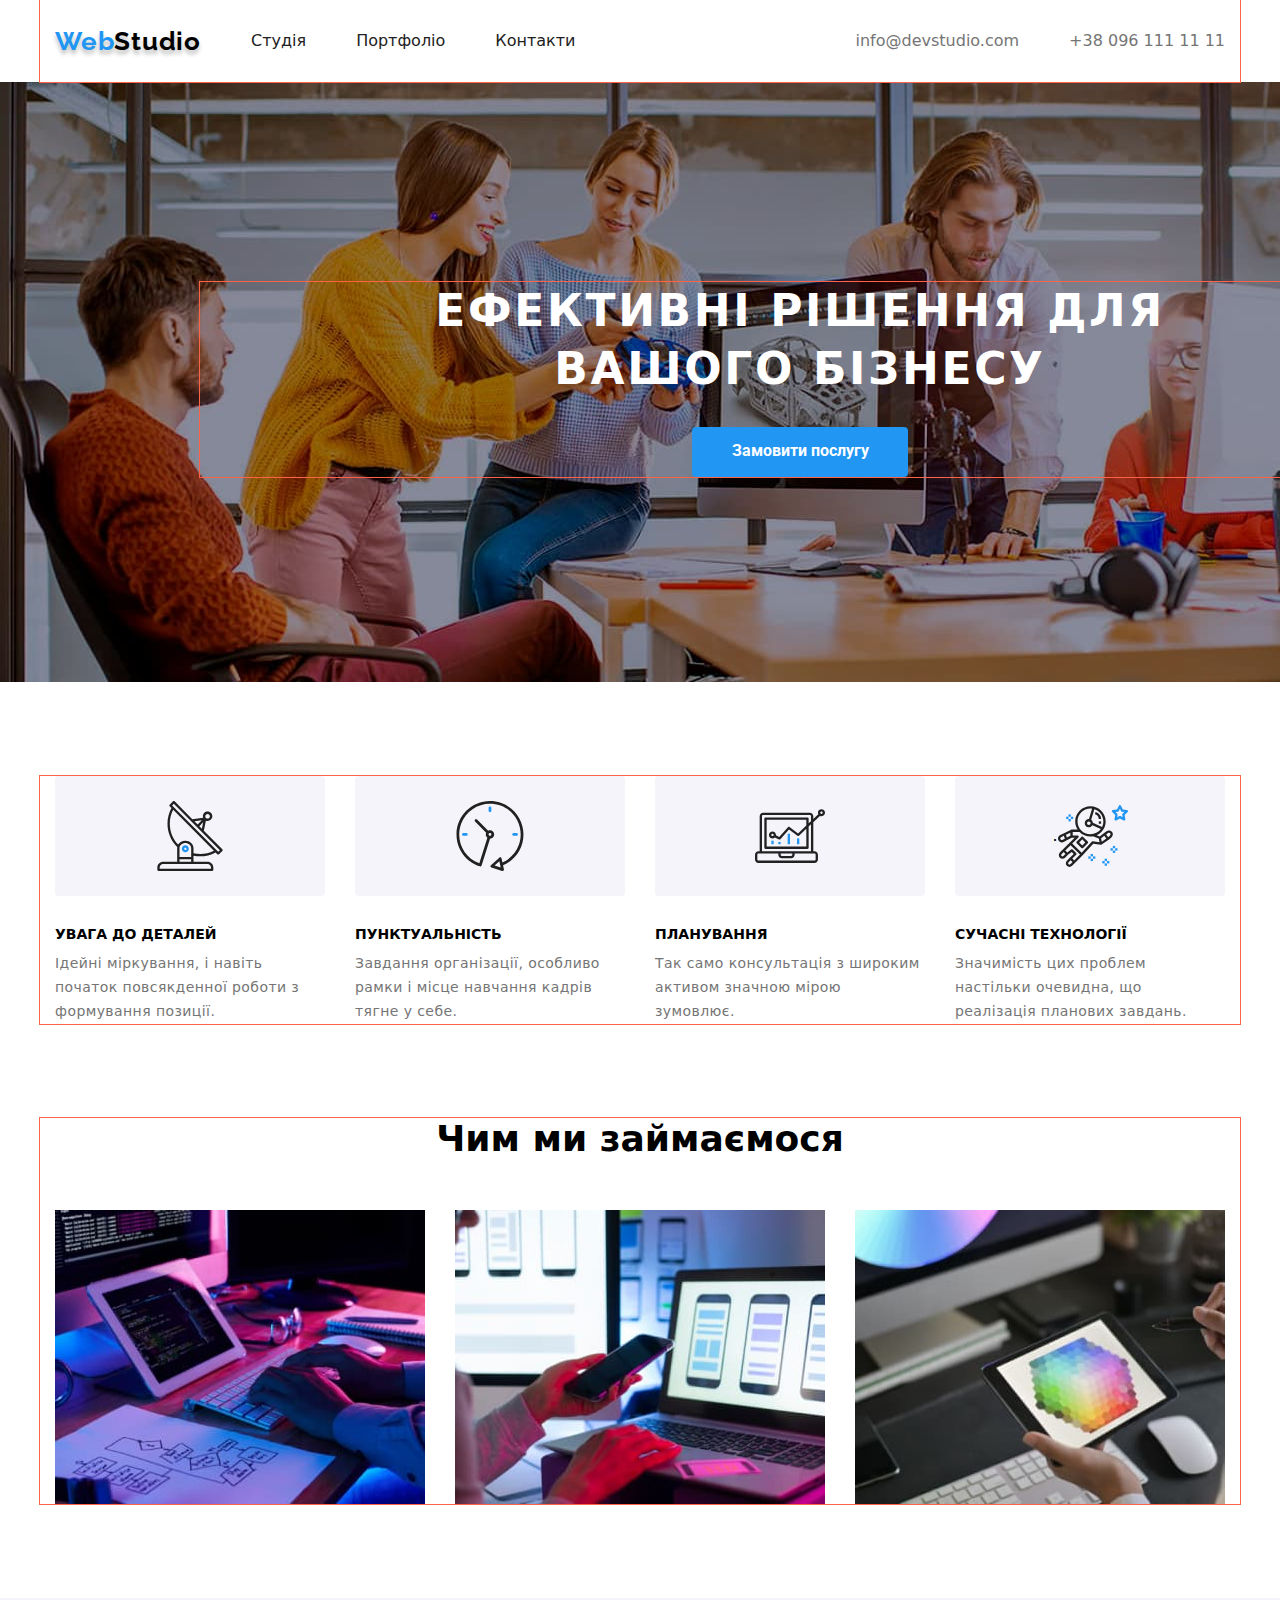
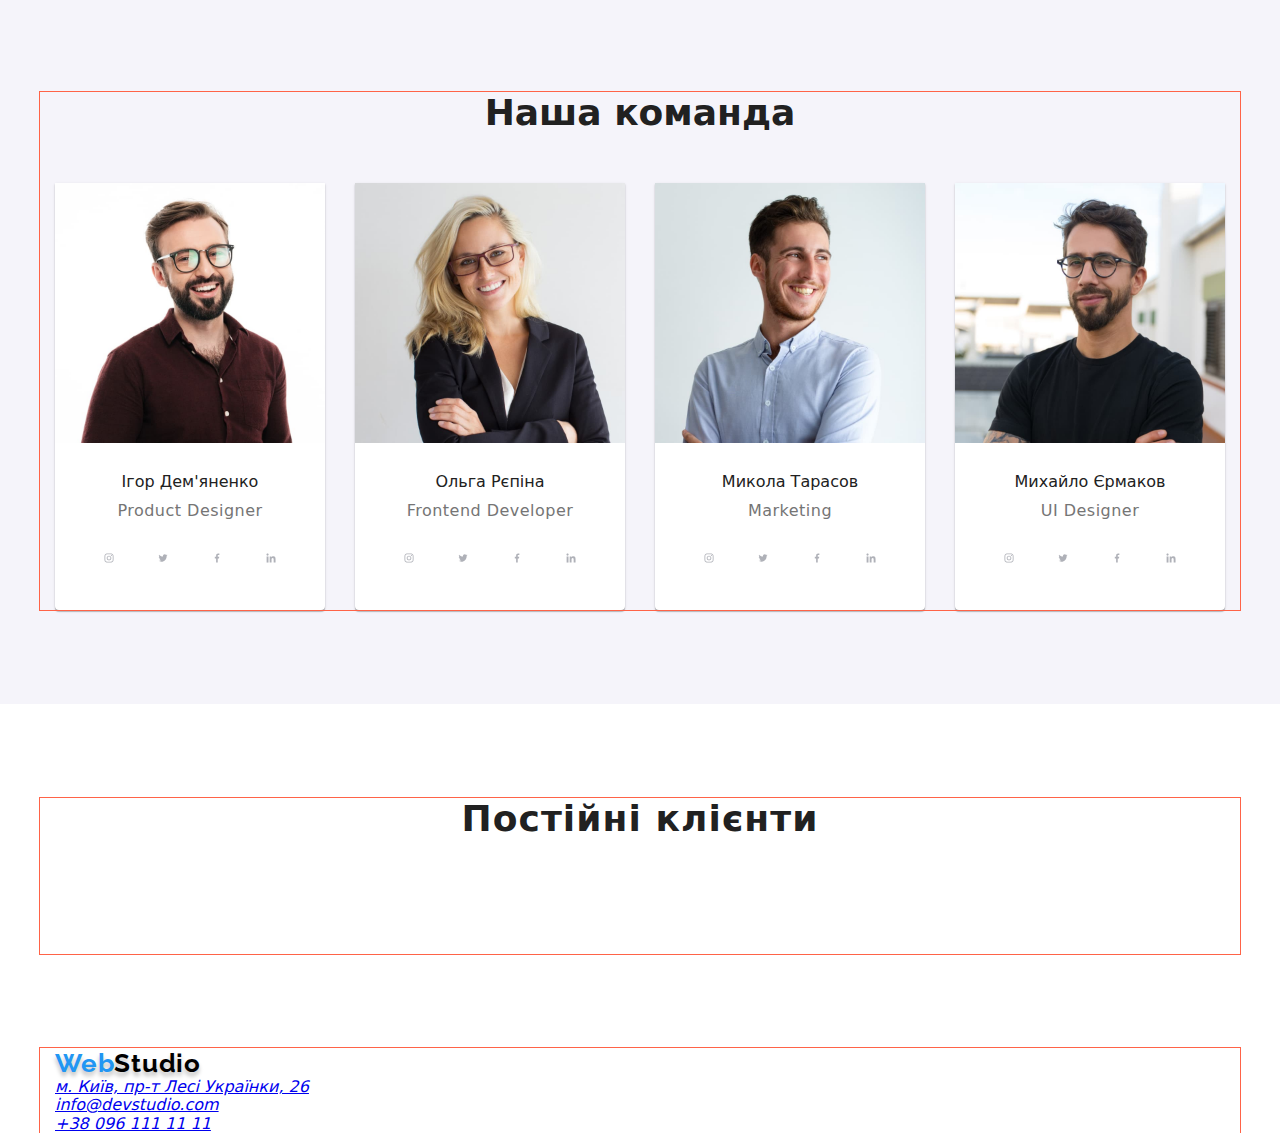
==== index.html @ 40fbf017 "homework4" ====
<!DOCTYPE html>
<html lang="en">
<head>
    <meta charset="UTF-8">
    <meta name="viewport" content="width=device-width, initial-scale=1.0">
    <title>Studio</title>
    <link rel="stylesheet" href="https://cdnjs.cloudflare.com/ajax/libs/modern-normalize/2.0.0/modern-normalize.min.css">
    <link rel="stylesheet" href="./css/style.css">
    <link rel="preconnect" href="https://fonts.googleapis.com">
    <link rel="preconnect" href="https://fonts.gstatic.com" crossorigin>
    <link href="https://fonts.googleapis.com/css2?family=Raleway:wght@700&family=Roboto:wght@400;500;700;900&display=swap" rel="stylesheet">
</head>
<body>

    <!-- header -->

    <header class="header">
        <div class="container">
            <div class="header-section">
                <nav class="header-nav">
                    <a class="logo" href="./index.html">Web<span class="part">Studio</span></a>
                    <ul class="link-list">
                        <li><a class="link" href="./index.html">Студія</a></li>
                        <li><a class="link" href="./portfolio.html">Портфоліо</a></li>
                        <li><a class="link" href="#">Контакти</a></li>
                    </ul>
                </nav>
                    <ul class="contact-list">
                        <li><a class="contact envelope" href="#">info@devstudio.com</a></li>
                        <li><a class="contact smartphone" href="#">+38 096 111 11 11</a></li>
                    </ul>
            </div>
        </div>
    </header>

    <!-- main -->

    <main>
        <section class="hero">
            <div class="container">
                <h1 class="hero-title">Ефективні рішення для<br>вашого бізнесу</br></h1>
                <a class="button" href="#">Замовити послугу</a>
            </div>
        </section>

    <!-- advanced -->

        <section class="advanced">
            <div class="container">
                <h2 class="visually-hidden">Переваги</h2>
                <ul class="advanced-list">
                    <li class="advanced-item">
                        <div class="advanced-icon">
                            <svg width="70" height="70">
                                <use href="./images/symbol-defs.svg#icon-antenna"></use>
                            </svg>
                        </div>
                        <h3 class="advanced-title">Увага до деталей</h3>
                        <p class="advanced-text">Ідейні міркування, і навіть початок повсякденної роботи з формування позиції.</p>
                    </li>
                    <li class="advanced-item">
                        <div class="advanced-icon">
                            <svg width="70" height="70">
                                <use href="./images/symbol-defs.svg#icon-clock"></use>
                            </svg>
                        </div>
                        <h3 class="advanced-title">Пунктуальність</h3>
                        <p class="advanced-text">Завдання організації, особливо рамки і місце навчання кадрів тягне у себе.</p>
                    </li>
                    <li class="advanced-item">
                        <div class="advanced-icon">
                            <svg width="70" height="70">
                                <use href="./images/symbol-defs.svg#icon-diagram"></use>
                            </svg>
                        </div>
                        <h3 class="advanced-title">Планування</h3>
                        <p class="advanced-text">Так само консультація з широким активом значною мірою зумовлює.</p>
                    </li>
                    <li class="advanced-item">
                        <div class="advanced-icon"> .
                            <svg width="70" height="70">
                                <use href="./images/symbol-defs.svg#icon-astronaut"></use>
                            </svg>
                        </div>
                        <h3 class="advanced-title">Сучасні технології</h3>
                        <p class="advanced-text">Значимість цих проблем настільки очевидна, що реалізація планових завдань.</p>
                    </li>
                </ul>
            </div>
        </section>

    <!-- photo -->

        <section class="photo">
            <div class="container">
                <h2 class="photo-title">Чим ми займаємося</h2>
                <ul class="photo-list">
                    <li><img src="./images/project1.jpg" alt="project1" width="370"></li>
                    <li><img src="./images/project2.jpg" alt="project2" width="370"></li>
                    <li><img src="./images/project3.jpg" alt="project3" width="370"></li>
                </ul>
            </div>
        </section>

    <!-- team -->

        <section class="team">
            <div class="container">
                <h2 class="team-title">Наша команда</h2>
                <ul class="team-card-list">
                    <li class="team-card-item">
                        <img src="./images/teammate1.jpg" alt="teammate1" width="270">
                        <div class="card">
                            <h3 class="name-title">Ігор Дем'яненко</h3>
                            <p class="team-text">Product Designer</p>
                            <ul class="team-icon-list">
                                <li class="team-icon-list-item">
                                    <a class="team-icon-link" href="#"><svg width="20" height="20">
                                        <use href="./images/symbol-defs.svg#icon-instagram"></use>
                                    </svg></a>
                                </li>
                                <li class="team-icon-list-item">
                                    <a class="team-icon-link" href="#"><svg width="20" height="20">
                                        <use href="./images/symbol-defs.svg#icon-twitter"></use>
                                    </svg></a>
                                </li>
                                <li class="team-icon-list-item">
                                    <a class="team-icon-link" href="#"><svg width="20" height="20">
                                        <use href="./images/symbol-defs.svg#icon-facebook"></use>
                                    </svg></a>
                                </li>
                                <li class="team-icon-list-item">
                                    <a class="team-icon-link" href="#"><svg width="20" height="20">
                                        <use href="./images/symbol-defs.svg#icon-linkedin"></use>
                                    </svg></a>
                                </li>
                            </ul>
                        </div>
                    </li>
                    <li class="team-card-item">
                        <img src="./images/teammate2.jpg" alt="teammate2" width="270">
                        <div class="card">
                            <h3 class="name-title">Ольга Рєпіна</h3>
                            <p class="team-text">Frontend Developer</p>
                            <ul class="team-icon-list">
                                <li class="team-icon-list-item">
                                    <a class="team-icon-link" href="#"><svg width="20" height="20">
                                        <use href="./images/symbol-defs.svg#icon-instagram"></use>
                                    </svg></a>
                                </li>
                                <li class="team-icon-list-item">
                                    <a class="team-icon-link" href="#"><svg width="20" height="20">
                                        <use href="./images/symbol-defs.svg#icon-twitter"></use>
                                    </svg></a>
                                </li>
                                <li class="team-icon-list-item">
                                    <a class="team-icon-link" href="#"><svg width="20" height="20">
                                        <use href="./images/symbol-defs.svg#icon-facebook"></use>
                                    </svg></a>
                                </li>
                                <li class="team-icon-list-item">
                                    <a class="team-icon-link" href="#"><svg width="20" height="20">
                                        <use href="./images/symbol-defs.svg#icon-linkedin"></use>
                                    </svg></a>
                                </li>
                            </ul>
                        </div>
                    </li>
                    <li class="team-card-item">
                        <img src="./images/teammate3.jpg" alt="teammate3" width="270">
                        <div class="card">
                            <h3 class="name-title">Микола Тарасов</h3>
                            <p class="team-text">Marketing</p>
                            <ul class="team-icon-list">
                                <li class="team-icon-list-item">
                                    <a class="team-icon-link" href="#"><svg width="20" height="20">
                                        <use href="./images/symbol-defs.svg#icon-instagram"></use>
                                    </svg></a>
                                </li>
                                <li class="team-icon-list-item">
                                    <a class="team-icon-link" href="#"><svg width="20" height="20">
                                        <use href="./images/symbol-defs.svg#icon-twitter"></use>
                                    </svg></a>
                                </li>
                                <li class="team-icon-list-item">
                                    <a class="team-icon-link" href="#"><svg width="20" height="20">
                                        <use href="./images/symbol-defs.svg#icon-facebook"></use>
                                    </svg></a>
                                </li>
                                <li class="team-icon-list-item">
                                    <a class="team-icon-link" href="#"><svg width="20" height="20">
                                        <use href="./images/symbol-defs.svg#icon-linkedin"></use>
                                    </svg></a>
                                </li>
                            </ul>
                        </div>
                    </li>
                    <li class="team-card-item">
                        <img src="./images/teammate4.jpg" alt="teammate4" width="270">
                        <div class="card">
                            <h3 class="name-title">Михайло Єрмаков</h3>
                            <p class="team-text">UI Designer</p>
                            <ul class="team-icon-list">
                                <li class="team-icon-list-item">
                                    <a class="team-icon-link" href="#"><svg width="20" height="20">
                                        <use href="./images/symbol-defs.svg#icon-instagram"></use>
                                    </svg></a>
                                </li>
                                <li class="team-icon-list-item">
                                    <a class="team-icon-link" href="#"><svg width="20" height="20">
                                        <use href="./images/symbol-defs.svg#icon-twitter"></use>
                                    </svg></a>
                                </li>
                                <li class="team-icon-list-item">
                                    <a class="team-icon-link" href="#"><svg width="20" height="20">
                                        <use href="./images/symbol-defs.svg#icon-facebook"></use>
                                    </svg></a>
                                </li>
                                <li class="team-icon-list-item">
                                    <a class="team-icon-link" href="#"><svg width="20" height="20">
                                        <use href="./images/symbol-defs.svg#icon-linkedin"></use>
                                    </svg></a>
                                </li>
                            </ul>
                        </div>
                    </li>
                </ul>
            </div>
        </section>

    <!-- clients -->
    
        <section class="clients">
            <div class="container">
                <h2 class="clients-title">Постійні клієнти</h2>
                <ul class="clients-list">
                    <li class="clients-item">
                        <a href="#"><svg width="106" height="60">
                            <use href="./images/symbol-defs.svg#icon-logo-1"></use>
                        </svg></a>
                    </li>
                    <li class="clients-item"><a href="#"></a>
                    </li>
                    <li class="clients-item"><a href="#"></a>
                    </li>
                    <li class="clients-item"><a href="#"></a>
                    </li>
                    <li class="clients-item"><a href="#"></a>
                    </li>
                    <li class="clients-item"><a href="#"></a>
                    </li>
                </ul>
            </div>
        </section>
    </main>

    <!-- footer -->

    <footer class="footer">
        <div class="container">
            <a class="logo" href="./index.html">Web<span class="part">Studio</span></a>
            <address class="address">
                <ul class="address-list">
                    <li><a class="link" href="https://goo.gl/maps/CPtrU1FHBa2aNyZL9" target="_blank" rel="noopener noreferrer nofollow">м. Київ, пр-т Лесі Українки, 26</a></li>
                    <li><a class="contact" href="#">info@devstudio.com</a></li>
                    <li><a class="contact" href="#">+38 096 111 11 11</a></li>
                </ul>
            </address>
        </div>
    </footer>
</body>
</html>
---- css/style.css ----
:root {
    --primary-text-color: #757575;
    --title-text-color: #212121;
    --accent-color: #2196F3;
    --team-background-color: #F5F4FA;
    --footer-color: #2F303A;
    --color-white: #FFFFFF;
    --color-black: #000000;
    --footer-contact-color: rgba(255, 255, 255, 0.60);
    --link-ikon-color: #AFB1B8;
}

.body {
    color: var(--primary-text-color);
    font-family: Roboto, sans-serif;
    font-size: 14px;
    font-weight: 400;
    background-color: var(--color-white);
    line-height: normal;
}

.visually-hidden {
    position: absolute;
    white-space: nowrap;
    width: 1px;
    height: 1px;
    overflow: hidden;
    border: 0;
    padding: 0;
    clip: rect(0 0 0 0);
    clip-path: inset(50%);
    margin: -1px;
}

h1,
h2,
h3,
h4,
h5,
h6,
p {
    margin: 0px;
    padding: 0px;
}

ul {
    margin: 0px;
    padding: 0px;
    list-style: none;
}

.container {
    width: 1200px;
    padding-left: 15px;
    padding-right: 15px;
    margin-left: auto;
    margin-right: auto;
    outline: 1px solid tomato;
}

img {
    display: block;
    height: auto;
}


/* header */

.logo {
    color: var(--accent-color);
    font-family: Raleway;
    font-size: 26px;
    font-weight: 700;
    letter-spacing: 0.78px;
    line-height: normal;
    text-decoration: none;
    text-shadow: 0px 4px 4px rgba(0, 0, 0, 0.25);
}

.part {
    color: var(--color-black);
}

.header .link {
    display: block;
    margin: 32px 0;

    color: var(--title-text-color);
    font-weight: 500;
    text-decoration: none;
}

.header .link:hover,
.header .link:focus {
    color: var(--accent-color);
}

.header .contact {
    color: var(--primary-text-color);
    font-weight: 500;
    text-decoration: none;
}

.header .contact:hover,
.header .contact:focus {
    color: var(--accent-color);
}

.header-section {
    display: flex;
    justify-content: space-between;
}

.header-nav {
    display: flex;
    gap: 50px;
    align-items: center;

}

.header .link-list {
    display: flex;
    gap: 50px;
}

.header .contact-list {
    display: flex;
    gap: 50px;
    align-items: center;
}


/* hero */

.hero {
    background-color: var(--footer-color);
    width: 1600px;
    height: 600px;
    margin-left: auto;
    margin-right: auto;
    padding-top: 200px;
    padding-bottom: 280px;

    background-image: url(../images/hero\ image.jpg);
    background-repeat: no-repeat;
    background-size: cover;
    background-position: center;
}

.hero-title {
    color: var(--color-white);
    margin-bottom: 30px;

    font-size: 44px;
    font-weight: 900;
    text-transform: uppercase;
    text-align: center;
    line-height: 1.3;
    letter-spacing: 2.64px;
}

.hero .button {
    display: block;
    color: var(--color-white);
    background-color: var(--accent-color);
    padding: 10px 32px;
    width: 216px;
    height: 50px;
    border-radius: 4px;
    margin-left: auto;
    margin-right: auto;

    font-family: Roboto;
    font-size: 16px;
    font-weight: 700;
    line-height: 1.8;
    text-align: center;
    text-decoration: none;
}


/* advanced */

.advanced {
    padding-top: 94px;
    padding-bottom: 94px;
}

.advanced .container {
    display: flex;
    height: 248px;

}

.advanced-list {
    display: flex;
    /* justify-content: center; */
    gap: 30px;
}

.advanced-item {
    width: 270px;
}

.advanced-icon {
    display: flex;
    justify-content: center;
    align-items: center;
    
    background-color: var(--team-background-color);
    border-radius: 4px;
    height: 120px;
    margin-bottom: 30px;
}

.advanced-title {
    margin-bottom: 10px;

    font-size: 14px;
    font-weight: 700;
    text-transform: uppercase;
}

.advanced-text {
    color: var(--primary-text-color);
    font-size: 14px;
    font-weight: 400;
    line-height: 1.7;
    letter-spacing: 0.42px;
}


/* photo */


.photo {
    padding-bottom: 94px;
}

.photo .photo-title {
    margin-bottom: 50px;

    text-align: center;
    font-size: 36px;
    font-weight: 700;
}

.photo .photo-list {
    display: flex;
    justify-content: center;
    gap: 30px;
}


/* team */

.team {
    padding-top: 94px;
    padding-bottom: 94px;
    background-color: var(--team-background-color);
    text-align: center;
}

.team-title {
    margin-bottom: 50px;

    color: var(--title-text-color);
    font-size: 36px;
    font-weight: 700;
}

.team-card-list {
    display: flex;
    justify-content: center;
    gap: 30px;
}

.team-card-item {
    width: calc((100%-90) / 4);
    background-color: var(--color-white);
    box-shadow: 0px 2px 1px 0px rgba(0, 0, 0, 0.20), 0px 1px 1px 0px rgba(0, 0, 0, 0.14), 0px 1px 3px 0px rgba(0, 0, 0, 0.12);
    border-radius: 0px 0px 4px 4px;
}

.name-title {
    margin-bottom: 10px;

    color: var(--title-text-color);
    font-size: 16px;
    font-weight: 500;
}

.team-text {
    margin-bottom: 16px;

    color: var(--primary-text-color);
    font-size: 16px;
    font-weight: 400;
    letter-spacing: 0.48px;
}

.team-icon-list {
    display: flex;
    justify-content: center;
    align-items: center;
    column-gap: 10px;
}

.team-icon-list-item {
    display: block;
    width: 44px;
    height: 44px;
}


.card {
    padding: 30px 0;
}

.team-icon-link {
    display: flex;
    justify-content: center;
    align-items: center;
    width: 100%;
    height: 100%;
    fill: var(--link-ikon-color);
}


/* clients */

.clients {
    padding-top: 94px;
    padding-bottom: 94px;
    background-color: var(--color-white);
    text-align: center;
}

.clients-title {
    margin-bottom: 50px;

    font-size: 36px;
    font-weight: 700;
    letter-spacing: 1.08px;
    color: var(--title-text-color);
}
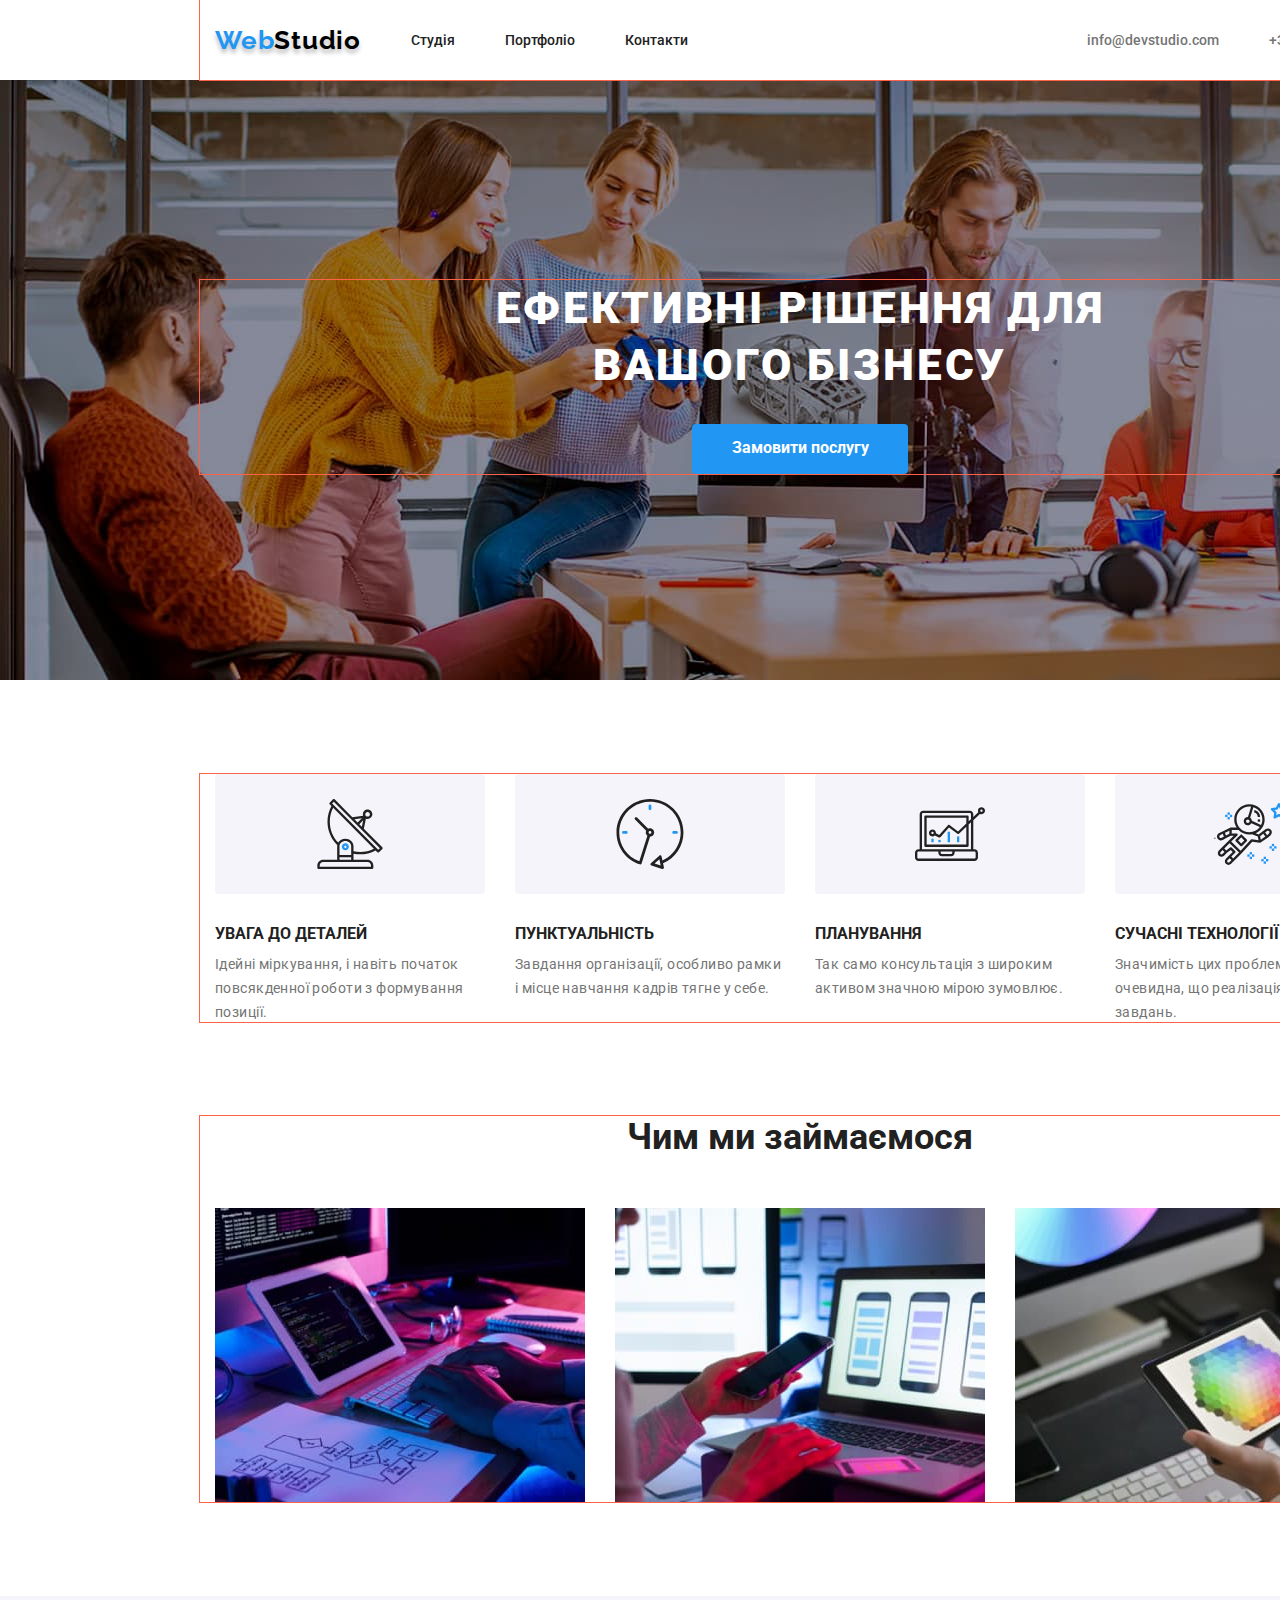
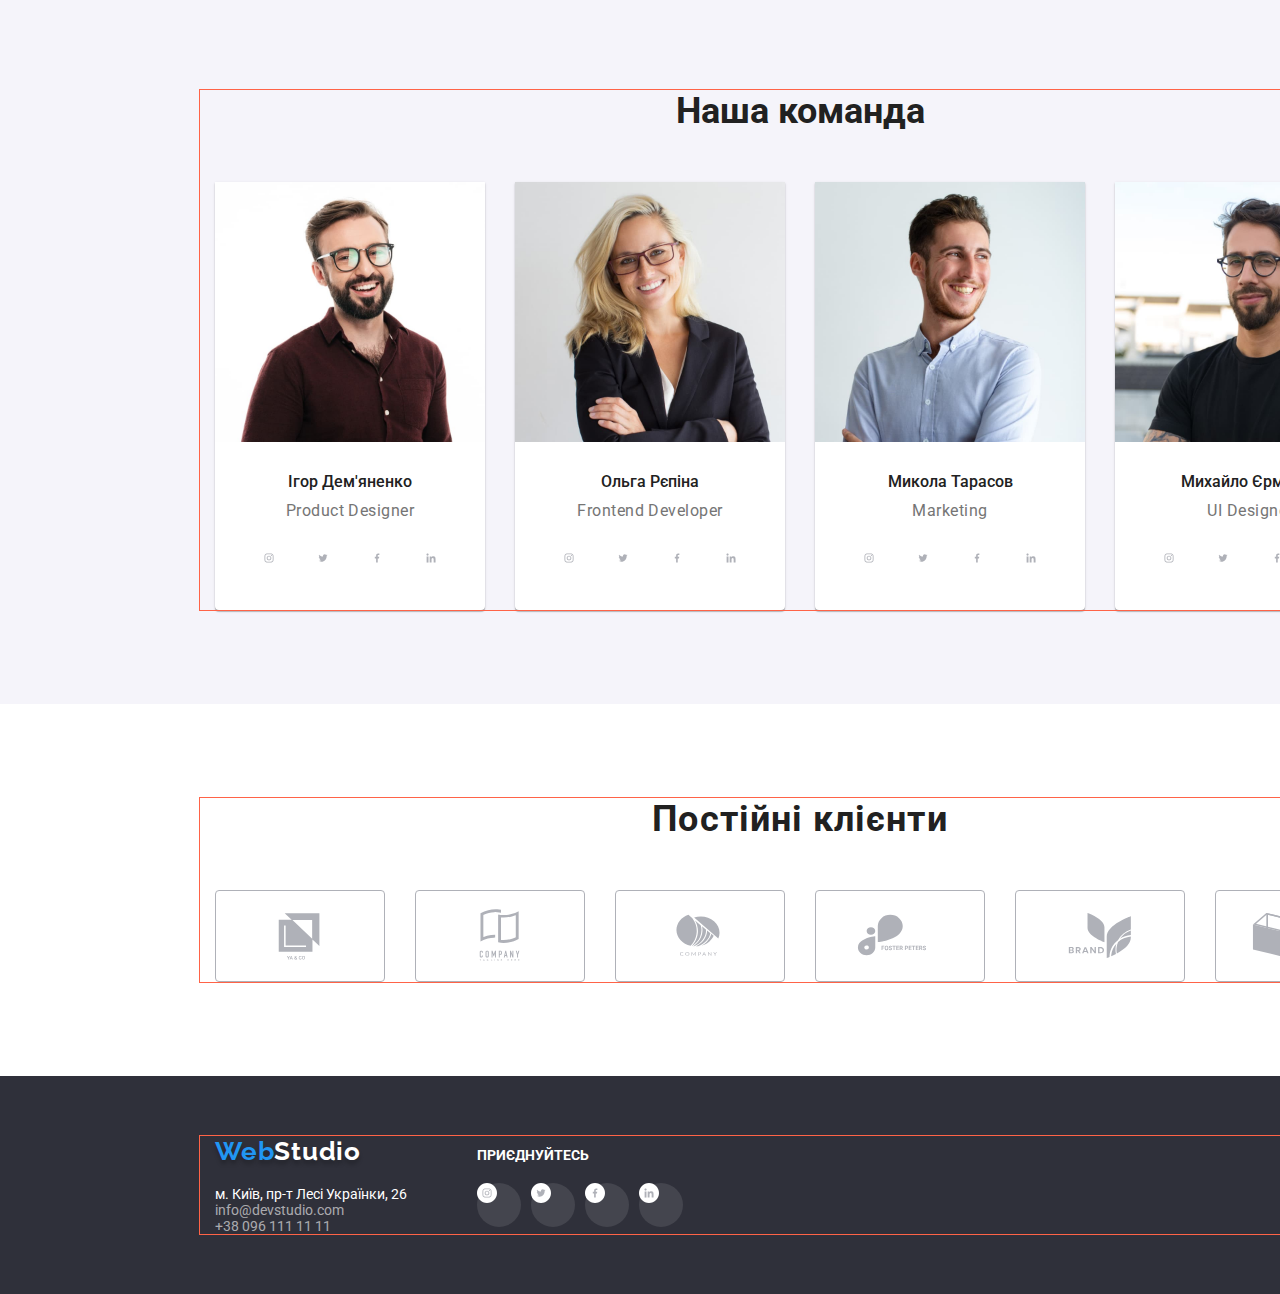
==== commit 58896198: "homework4" ====
--- a/index.html
+++ b/index.html
@@ -235,19 +235,34 @@
                 <h2 class="clients-title">Постійні клієнти</h2>
                 <ul class="clients-list">
                     <li class="clients-item">
-                        <a href="#"><svg width="106" height="60">
-                            <use href="./images/symbol-defs.svg#icon-logo-1"></use>
-                        </svg></a>
-                    </li>
-                    <li class="clients-item"><a href="#"></a>
-                    </li>
-                    <li class="clients-item"><a href="#"></a>
-                    </li>
-                    <li class="clients-item"><a href="#"></a>
-                    </li>
-                    <li class="clients-item"><a href="#"></a>
-                    </li>
-                    <li class="clients-item"><a href="#"></a>
+                        <a class="clients-link" href="#"><svg width="106" height="60">
+                            <use href="./images/symbol-defs.svg#icon-Logo-1"></use>
+                        </svg></a>
+                    </li>
+                    <li class="clients-item">
+                        <a class="clients-link" href="#"><svg width="106" height="60">
+                            <use href="./images/symbol-defs.svg#icon-Logo-2"></use>
+                    </svg></a>
+                    </li>
+                    <li class="clients-item">
+                        <a class="clients-link" href="#"><svg width="106" height="60">
+                            <use href="./images/symbol-defs.svg#icon-Logo-3"></use>
+                    </svg></a>
+                    </li>
+                    <li class="clients-item">
+                        <a class="clients-link" href="#"><svg width="106" height="60">
+                            <use href="./images/symbol-defs.svg#icon-Logo-4"></use>
+                    </svg></a>
+                    </li>
+                    <li class="clients-item">
+                        <a class="clients-link" href="#"><svg width="106" height="60">
+                            <use href="./images/symbol-defs.svg#icon-Logo-5"></use>
+                    </svg></a>
+                    </li>
+                    <li class="clients-item">
+                        <a class="clients-link" href="#"><svg width="106" height="60">
+                            <use href="./images/symbol-defs.svg#icon-Logo-6"></use>
+                    </svg></a>
                     </li>
                 </ul>
             </div>
@@ -257,15 +272,42 @@
     <!-- footer -->
 
     <footer class="footer">
-        <div class="container">
-            <a class="logo" href="./index.html">Web<span class="part">Studio</span></a>
-            <address class="address">
-                <ul class="address-list">
-                    <li><a class="link" href="https://goo.gl/maps/CPtrU1FHBa2aNyZL9" target="_blank" rel="noopener noreferrer nofollow">м. Київ, пр-т Лесі Українки, 26</a></li>
-                    <li><a class="contact" href="#">info@devstudio.com</a></li>
-                    <li><a class="contact" href="#">+38 096 111 11 11</a></li>
-                </ul>
-            </address>
+        <div class="container footer-nav">
+            <div>
+                <a class="logo" href="./index.html">Web<span class="part">Studio</span></a>
+                <address class="address">
+                    <ul class="address-list">
+                        <li><a class="link" href="https://goo.gl/maps/CPtrU1FHBa2aNyZL9" target="_blank" rel="noopener noreferrer nofollow">м. Київ, пр-т Лесі Українки, 26</a></li>
+                        <li><a class="contact" href="#">info@devstudio.com</a></li>
+                        <li><a class="contact" href="#">+38 096 111 11 11</a></li>
+                    </ul>
+                </address>
+            </div>
+            <div>
+                <h2 class="join-title">Приєднуйтесь</h2>
+                <ul class="join-list">
+                    <li class="join-item">
+                        <a class="join-link" href="#"><svg width="20" height="20">
+                            <use href="./images/symbol-defs.svg#icon-instagram"></use>
+                        </svg></a>
+                    </li>
+                    <li class="join-item">
+                        <a class="join-link" href="#"><svg width="20" height="20">
+                            <use href="./images/symbol-defs.svg#icon-twitter"></use>
+                        </svg></a>
+                    </li>
+                    <li class="join-item">
+                        <a class="join-link" href="#"><svg width="20" height="20">
+                            <use href="./images/symbol-defs.svg#icon-facebook"></use>
+                        </svg></a>
+                    </li>
+                    <li class="join-item">
+                        <a class="join-link" href="#"><svg width="20" height="20">
+                            <use href="./images/symbol-defs.svg#icon-linkedin"></use>
+                        </svg></a>
+                    </li>
+                </ul>
+            </div>
         </div>
     </footer>
 </body>
--- a/css/style.css
+++ b/css/style.css
@@ -10,13 +10,14 @@
     --link-ikon-color: #AFB1B8;
 }
 
-.body {
+body {
     color: var(--primary-text-color);
     font-family: Roboto, sans-serif;
     font-size: 14px;
     font-weight: 400;
     background-color: var(--color-white);
     line-height: normal;
+    width: 1600px;
 }
 
 .visually-hidden {
@@ -216,15 +217,13 @@
 .advanced-title {
     margin-bottom: 10px;
 
-    font-size: 14px;
+    color: var(--title-text-color);
     font-weight: 700;
     text-transform: uppercase;
 }
 
 .advanced-text {
     color: var(--primary-text-color);
-    font-size: 14px;
-    font-weight: 400;
     line-height: 1.7;
     letter-spacing: 0.42px;
 }
@@ -240,6 +239,7 @@
 .photo .photo-title {
     margin-bottom: 50px;
 
+    color: var(--title-text-color);
     text-align: center;
     font-size: 36px;
     font-weight: 700;
@@ -257,6 +257,7 @@
 .team {
     padding-top: 94px;
     padding-bottom: 94px;
+
     background-color: var(--team-background-color);
     text-align: center;
 }
@@ -321,9 +322,16 @@
     display: flex;
     justify-content: center;
     align-items: center;
+
     width: 100%;
     height: 100%;
     fill: var(--link-ikon-color);
+    border-radius: 50%;
+}
+
+.team-icon-link: hover,
+.team-icon-link: focus {
+    color: var(--accent-color);
 }
 
 
@@ -345,3 +353,103 @@
     color: var(--title-text-color);
 }
 
+.clients-list {
+    display: flex;
+    justify-content: center;
+    align-items: center;
+    column-gap: 30px;
+}
+
+.clients-item {
+    display: block;
+    width: calc((100% - 150px) / 6);
+    height: 92px;
+    border: 1px solid var(--link-ikon-color);
+    border-radius: 4px;
+}
+
+.clients-link {
+    display: flex;
+    justify-content: center;
+    align-items: center;
+    width: 100%;
+    height: 100%;
+    fill: var(--link-ikon-color);
+}
+
+.clients-link:hover,
+.clients-link:focus {
+    fill: var(--accent-color);
+    border: 1px solid var(--accent-color);
+}
+
+
+.footer {
+    padding-top: 60px;
+    padding-bottom: 60px;
+
+    background-color: var(--footer-color);
+}
+
+.footer .logo {
+    display: block;
+    margin-bottom: 20px;
+}
+
+.footer .part {
+    color: var(--color-white);
+}
+
+.address-list .link {
+    font-size: 14px;
+    font-weight: 400;
+    color: var(--color-white);
+    text-decoration: none;
+    font-style: normal;
+}
+
+.address .link:hover,
+.address .link:focus {
+    color: var(--accent-color);
+}
+
+.address-list .contact {
+    color: rgba(255, 255, 255, 0.60);
+    font-size: 14px;
+    font-weight: 400;
+    text-decoration: none;
+    font-style: normal;
+}
+
+.address .contact:hover,
+.address .contact:focus {
+    color: var(--accent-color);
+}
+
+.footer-nav {
+    display: flex;
+    align-items: baseline;
+    column-gap: 70px;
+}
+
+.join-title {
+    margin-bottom: 20px;
+
+    font-weight: 700;
+    font-size: 14px;
+    text-transform: uppercase;
+    color: var(--color-white);
+}
+
+.join-list {
+    display: flex;
+    align-items: center;
+    column-gap: 10px;
+}
+
+.join-item {
+    width: 44px;
+    height: 44px;
+    border-radius: 50%;
+    background-color: rgba(255, 255, 255, 0.1);
+}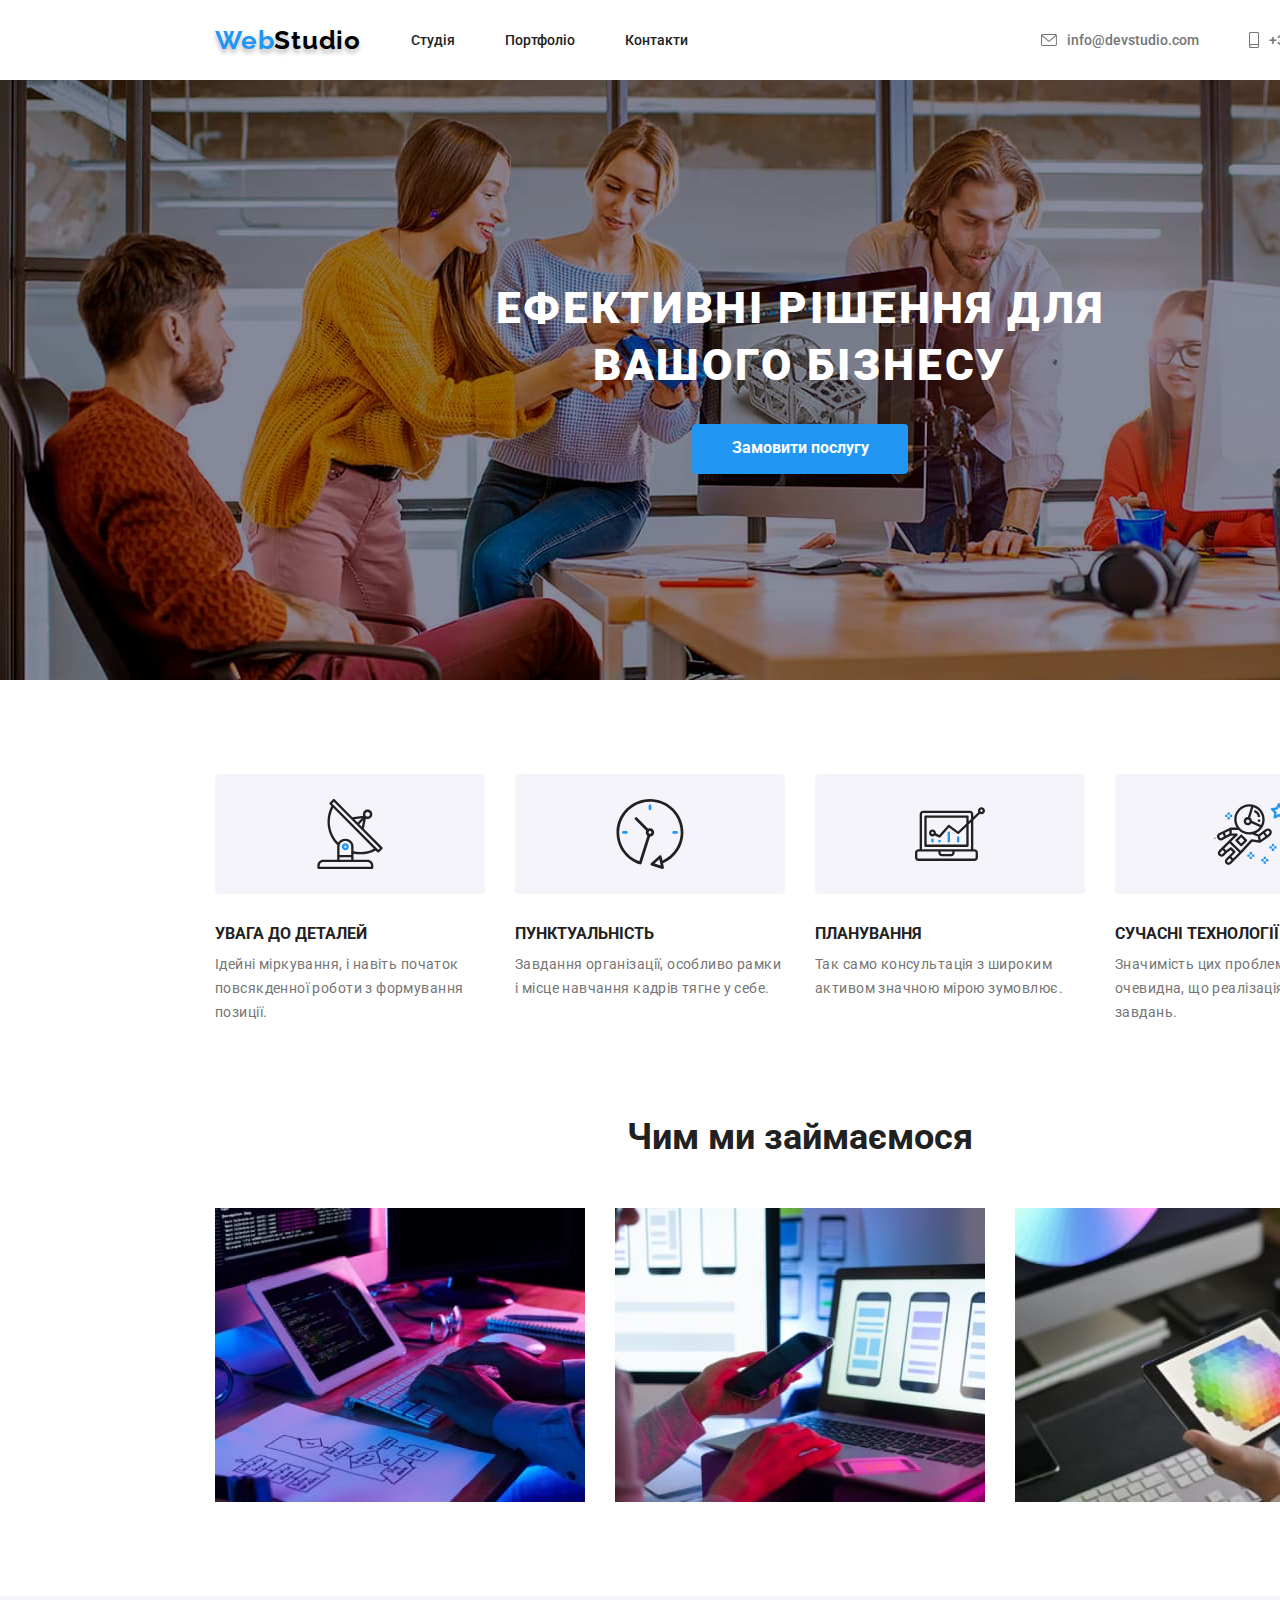
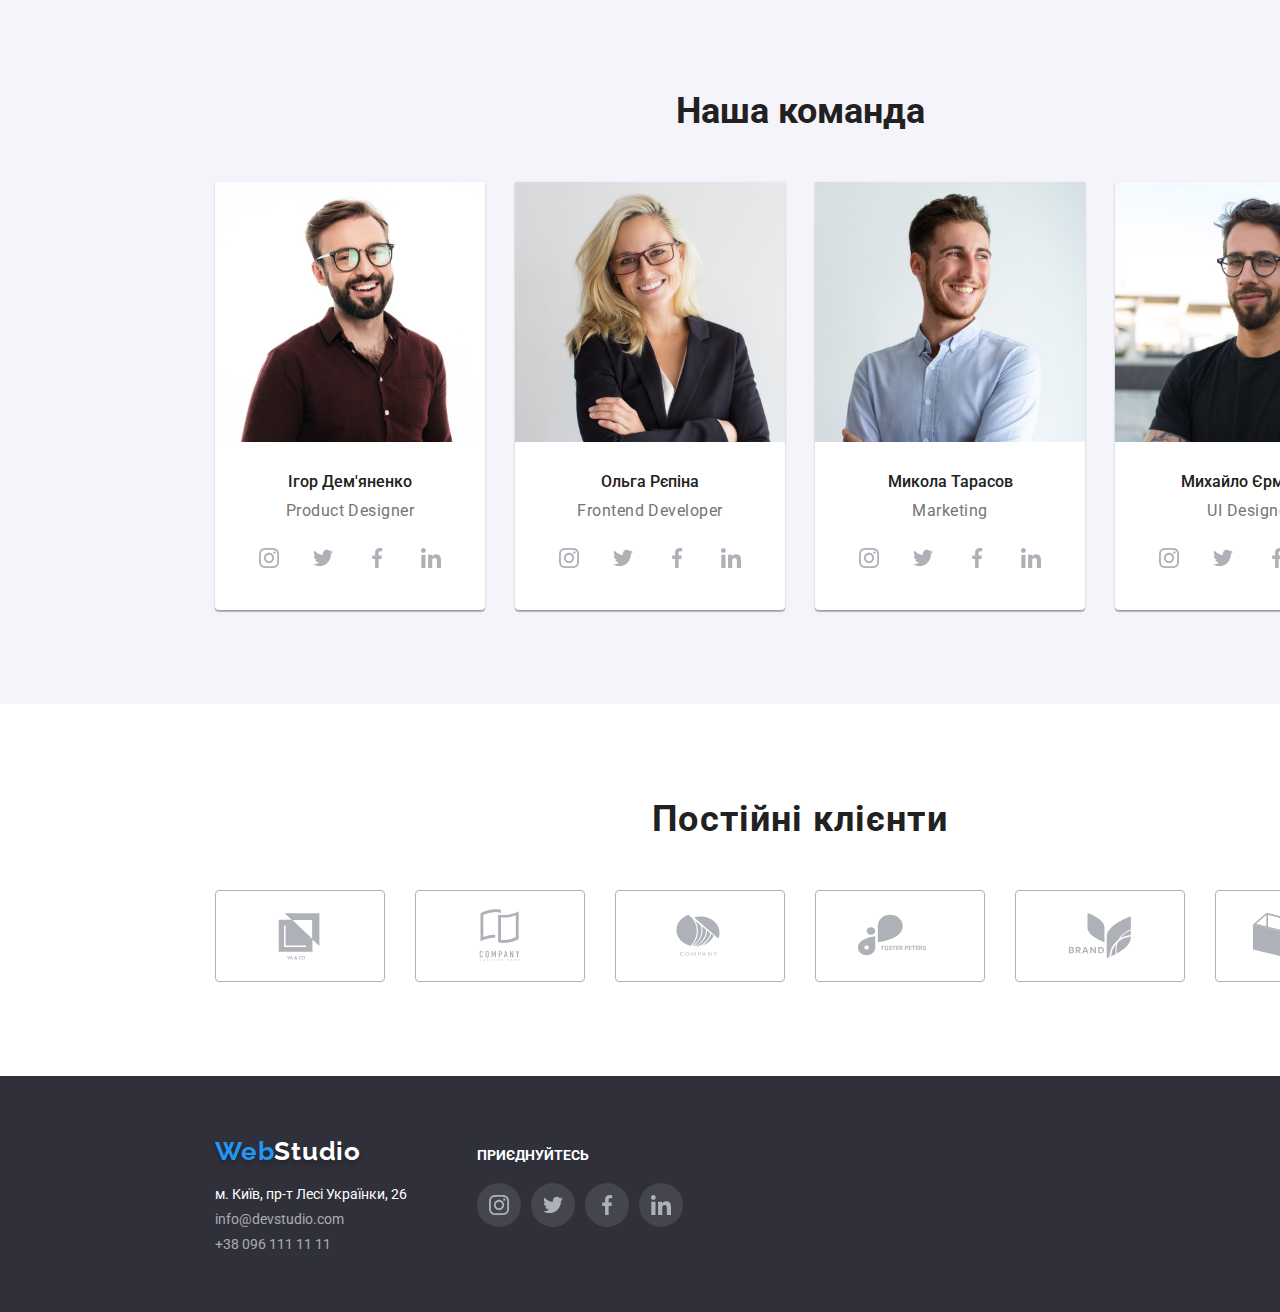
==== commit bb126f21: "homework4" ====
--- a/index.html
+++ b/index.html
@@ -26,8 +26,16 @@
                     </ul>
                 </nav>
                     <ul class="contact-list">
-                        <li><a class="contact envelope" href="#">info@devstudio.com</a></li>
-                        <li><a class="contact smartphone" href="#">+38 096 111 11 11</a></li>
+                        <li class="contact-item"><a class="contact envelope" href="mailto:info@devstudio.com">
+                            <svg width="16" height="12">
+                                <use href="./images/symbol-defs.svg#icon-envelope"></use>
+                            </svg>info@devstudio.com</a>
+                        </li>
+                        <li class="contact-item"><a class="contact smartphone" href="tel:+38 096 111 11 11">
+                            <svg width="10" height="16">
+                                <use href="./images/symbol-defs.svg#icon-smartphone"></use>
+                            </svg>+38 096 111 11 11</a>
+                        </li>
                     </ul>
             </div>
         </div>
@@ -236,32 +244,32 @@
                 <ul class="clients-list">
                     <li class="clients-item">
                         <a class="clients-link" href="#"><svg width="106" height="60">
-                            <use href="./images/symbol-defs.svg#icon-Logo-1"></use>
-                        </svg></a>
-                    </li>
-                    <li class="clients-item">
-                        <a class="clients-link" href="#"><svg width="106" height="60">
-                            <use href="./images/symbol-defs.svg#icon-Logo-2"></use>
-                    </svg></a>
-                    </li>
-                    <li class="clients-item">
-                        <a class="clients-link" href="#"><svg width="106" height="60">
-                            <use href="./images/symbol-defs.svg#icon-Logo-3"></use>
-                    </svg></a>
-                    </li>
-                    <li class="clients-item">
-                        <a class="clients-link" href="#"><svg width="106" height="60">
-                            <use href="./images/symbol-defs.svg#icon-Logo-4"></use>
-                    </svg></a>
-                    </li>
-                    <li class="clients-item">
-                        <a class="clients-link" href="#"><svg width="106" height="60">
-                            <use href="./images/symbol-defs.svg#icon-Logo-5"></use>
-                    </svg></a>
-                    </li>
-                    <li class="clients-item">
-                        <a class="clients-link" href="#"><svg width="106" height="60">
-                            <use href="./images/symbol-defs.svg#icon-Logo-6"></use>
+                            <use href="./images/symbol-defs.svg#icon-Logo1"></use>
+                        </svg></a>
+                    </li>
+                    <li class="clients-item">
+                        <a class="clients-link" href="#"><svg width="106" height="60">
+                            <use href="./images/symbol-defs.svg#icon-Logo2"></use>
+                    </svg></a>
+                    </li>
+                    <li class="clients-item">
+                        <a class="clients-link" href="#"><svg width="106" height="60">
+                            <use href="./images/symbol-defs.svg#icon-Logo3"></use>
+                    </svg></a>
+                    </li>
+                    <li class="clients-item">
+                        <a class="clients-link" href="#"><svg width="106" height="60">
+                            <use href="./images/symbol-defs.svg#icon-Logo4"></use>
+                    </svg></a>
+                    </li>
+                    <li class="clients-item">
+                        <a class="clients-link" href="#"><svg width="106" height="60">
+                            <use href="./images/symbol-defs.svg#icon-Logo5"></use>
+                    </svg></a>
+                    </li>
+                    <li class="clients-item">
+                        <a class="clients-link" href="#"><svg width="106" height="60">
+                            <use href="./images/symbol-defs.svg#icon-Logo6"></use>
                     </svg></a>
                     </li>
                 </ul>
--- a/css/style.css
+++ b/css/style.css
@@ -56,7 +56,7 @@
     padding-right: 15px;
     margin-left: auto;
     margin-right: auto;
-    outline: 1px solid tomato;
+    /* outline: 1px solid tomato; */
 }
 
 img {
@@ -126,8 +126,22 @@
 
 .header .contact-list {
     display: flex;
+    justify-content: center;
+    align-items: center;
     gap: 50px;
-    align-items: center;
+}
+
+.contact-item .contact {
+    display: flex;
+    justify-content: center;
+    align-items: center;
+    gap: 10px;
+    fill: var(--primary-text-color);
+}
+
+.contact-item .contact:hover,
+.contact-item .contact:focus {
+    fill: var(--accent-color);
 }
 
 
@@ -311,8 +325,14 @@
     display: block;
     width: 44px;
     height: 44px;
-}
-
+    border-radius: 50%;
+}
+
+.team-icon-list-item:hover,
+.team-icon-list-item:focus {
+    fill: var(--color-white);
+    background-color: var(--accent-color);
+}
 
 .card {
     padding: 30px 0;
@@ -329,9 +349,10 @@
     border-radius: 50%;
 }
 
-.team-icon-link: hover,
-.team-icon-link: focus {
-    color: var(--accent-color);
+.team-icon-link:hover,
+.team-icon-link:focus {
+    fill: var(--color-white);
+    background-color: var(--accent-color);
 }
 
 
@@ -368,6 +389,12 @@
     border-radius: 4px;
 }
 
+.clients-item:hover,
+.clients-item:focus {
+    fill: var(--accent-color);
+    border: 1px solid var(--accent-color);
+}
+
 .clients-link {
     display: flex;
     justify-content: center;
@@ -377,11 +404,11 @@
     fill: var(--link-ikon-color);
 }
 
-.clients-link:hover,
-.clients-link:focus {
+.clients-link:hover, 
+.clients-link:focus{
     fill: var(--accent-color);
-    border: 1px solid var(--accent-color);
-}
+}
+
 
 
 .footer {
@@ -413,6 +440,12 @@
     color: var(--accent-color);
 }
 
+.address-list {
+    display: flex;
+    flex-direction: column;
+    gap: 9px;
+}
+
 .address-list .contact {
     color: rgba(255, 255, 255, 0.60);
     font-size: 14px;
@@ -448,8 +481,28 @@
 }
 
 .join-item {
+    display: flex;
+    justify-content:center;
+    align-items: center;
     width: 44px;
     height: 44px;
+}
+
+.join-link {
+    display: flex;
+    justify-content: center;
+    align-items: center;
+    width: 100%;
+    height: 100%;
     border-radius: 50%;
     background-color: rgba(255, 255, 255, 0.1);
-}+    fill: var(--link-ikon-color);
+}
+
+.join-link:hover,
+.join-link:focus {
+    fill: var(--color-white);
+    background-color: var(--accent-color);
+}
+
+
